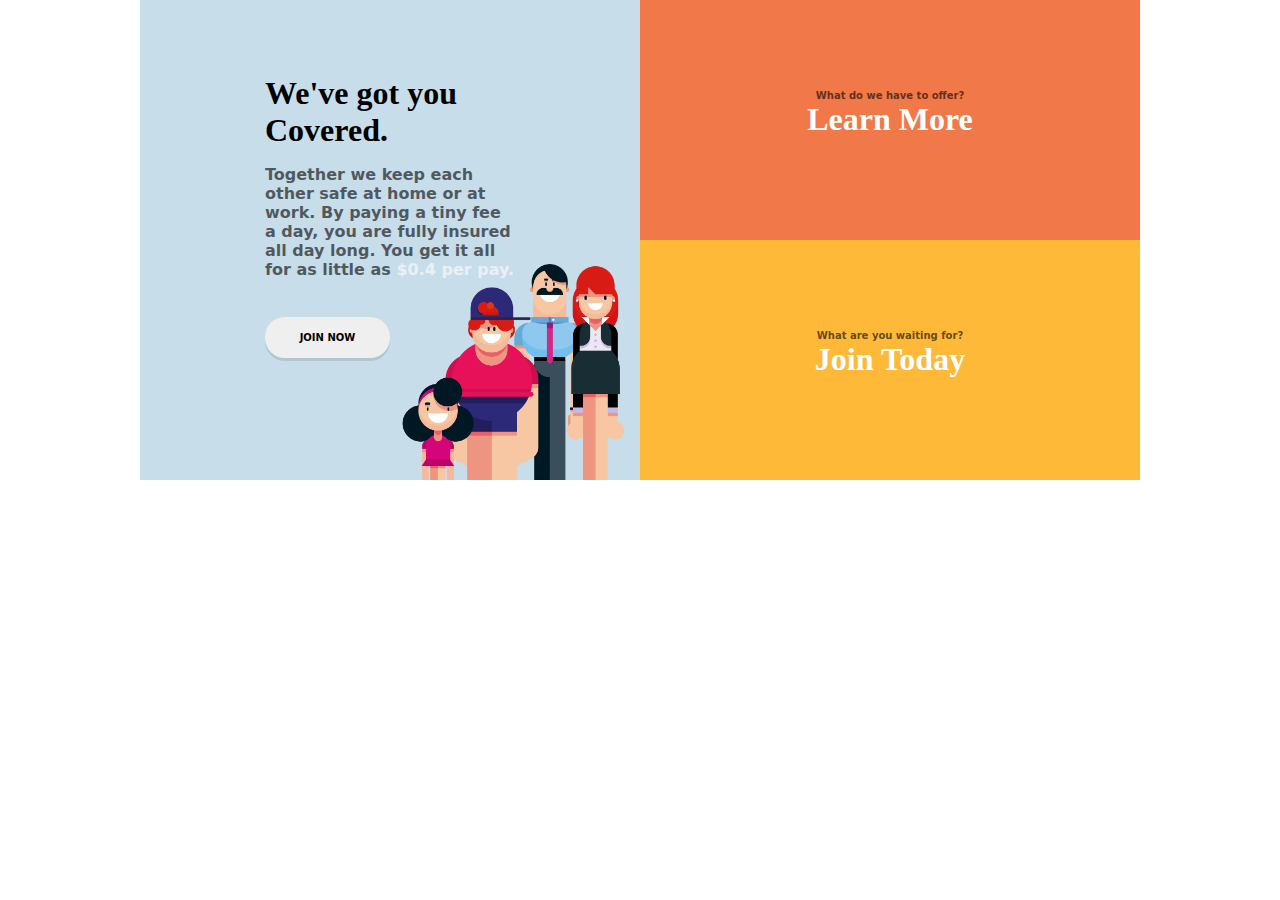
==== index.html @ 4fbb31c9 "dag 1" ====
<!DOCTYPE html>
<html lang="en">
<head>
    <meta charset="UTF-8">
    <meta http-equiv="X-UA-Compatible" content="IE=edge">
    <meta name="viewport" content="width=device-width, initial-scale=1.0">
    <link rel="stylesheet" href="css/styles.css">
    <title>Examination 1</title>
</head>

<body>
    <header class="header-block">
        <article class="header-block__blue">
            <div class="header-block__blue__flex">
                <h1 class="title--black">We've got you Covered.</h1>
                <p class="paragraph__small--black">Together we keep each other safe at home or at work. By paying a tiny fee a day, you are fully insured  all day long. You get it all for as little as <span class="paragraph__small--white">$0.4 per pay.</span></p>
                <button class="button__join">JOIN NOW</button>
            </div>
        </article>
        <article class="header-block__orange">
            <div class="header-block__orange__flex">
                <p class="paragraph__smaller--black">What do we have to offer?</p>
                <h1 class="title--white">Learn More</h1>
            </div>
        </article>
        <article class="header-block__yellow">
            <div class="header-block__yellow__flex">
                <p class="paragraph__smaller--black">What are you waiting for?</p>
                <h1 class="title--white">Join Today</h1>
            </div>
        </article>
    </header>
</body>
</html>
---- css/styles.css ----
* {
    box-sizing: border-box;
}

body {
    height: 100vh;
    width: 100vw;
    max-width: 1000px;
    margin: auto;
}

.header-block {
    display: grid;
    grid-template-areas: 'one one one two two two'
                        'one one one three three three';
    grid-template-columns: repeat(6, 1fr);
    grid-template-rows: 30rem, 1fr;

}

.header-block__blue {
    grid-area: one;
    background-color: #C7DDEA;
    background-image: url("../img/family.png");
    background-size: 45%;
    background-repeat: no-repeat;
    background-position: 95% 100%;
    height: 30rem;
}

.header-block__blue__flex {
    width: 50%;
    margin: auto;
    display: flex;
    flex-direction: column;
    justify-content: center;
    align-content: center;
}

.header-block__orange {
    grid-area: two;
    background: #F17949;
    display: flex;
    flex-direction: column;
    place-content: center;
}

.header-block__orange__flex {
    width: 50%;
    margin: auto;
    display: flex;
    flex-direction: column;
    place-content: center;
    text-align: center;
}


.header-block__yellow {
    grid-area: three;
    background: #FFB939;
    display: flex;
    flex-direction: column;
    place-content: center;
}

.header-block__yellow__flex {
    width: 50%;
    margin: auto;
    display: flex;
    flex-direction: column;
    place-content: center;
    text-align: center;
}

.title--black {
    margin-top: 30%;
    margin-bottom: 0%;
    font-size: xx-large;
}

.title--white {
    margin-top: 0%;
    color: white;
    font-size: xx-large;
}

.paragraph__small--black {
    font-family: system-ui, -apple-system, BlinkMacSystemFont, 'Segoe UI', Roboto, Oxygen, Ubuntu, Cantarell, 'Open Sans', 'Helvetica Neue', sans-serif;
    font-weight: bold;
    opacity: 60%;
    margin-bottom: 0%;
}

.paragraph__smaller--black {
    font-family: system-ui, -apple-system, BlinkMacSystemFont, 'Segoe UI', Roboto, Oxygen, Ubuntu, Cantarell, 'Open Sans', 'Helvetica Neue', sans-serif;
    font-weight: bold;
    opacity: 60%;
    margin-bottom: 0%;
    font-size: x-small;
}


.paragraph__small--white{
    color: white;
}

.button__join {
    font-family: system-ui, -apple-system, BlinkMacSystemFont, 'Segoe UI', Roboto, Oxygen, Ubuntu, Cantarell, 'Open Sans', 'Helvetica Neue', sans-serif;
    font-size: x-small;
    font-weight: bold;
    margin-top: 15%;
    width: 50%;
    border: none;
    padding: 15px;
    border-radius: 20px;
    box-shadow: 0px 3px rgba(0, 0, 0, 0.1);
}
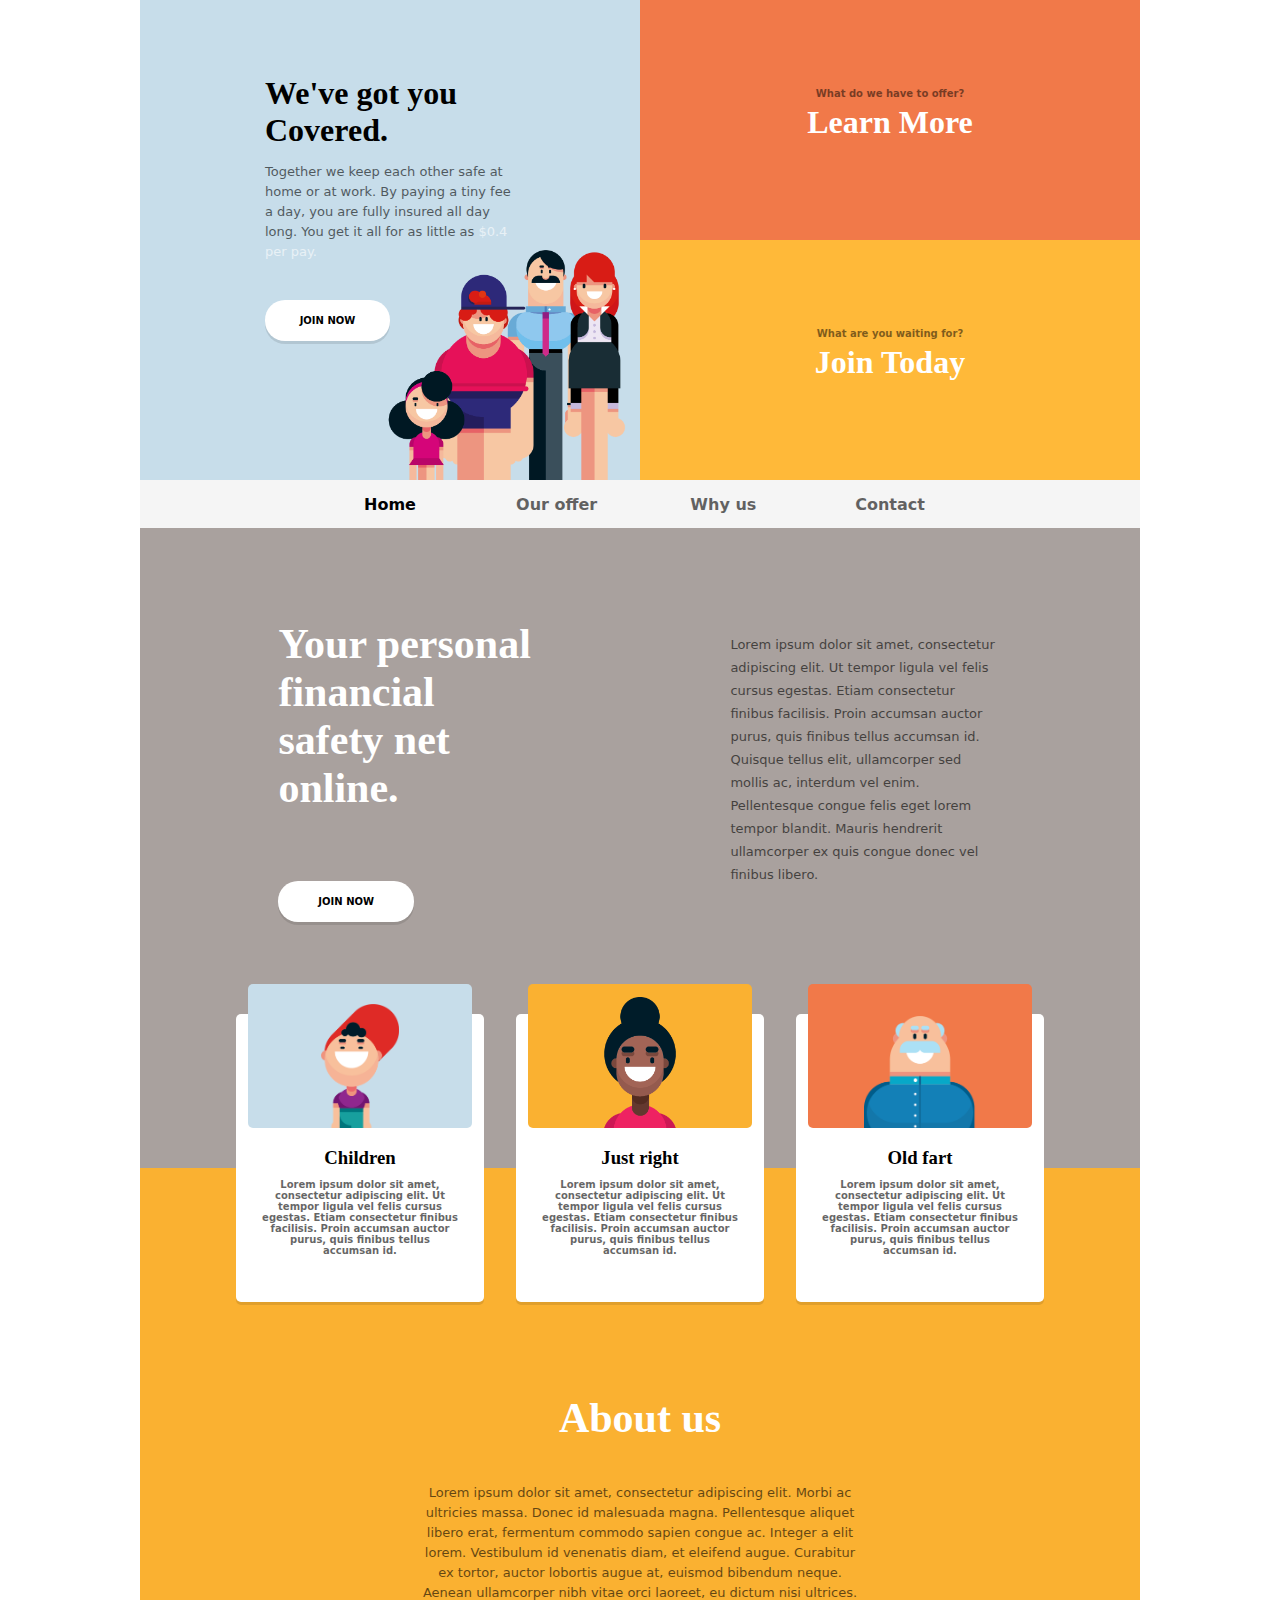
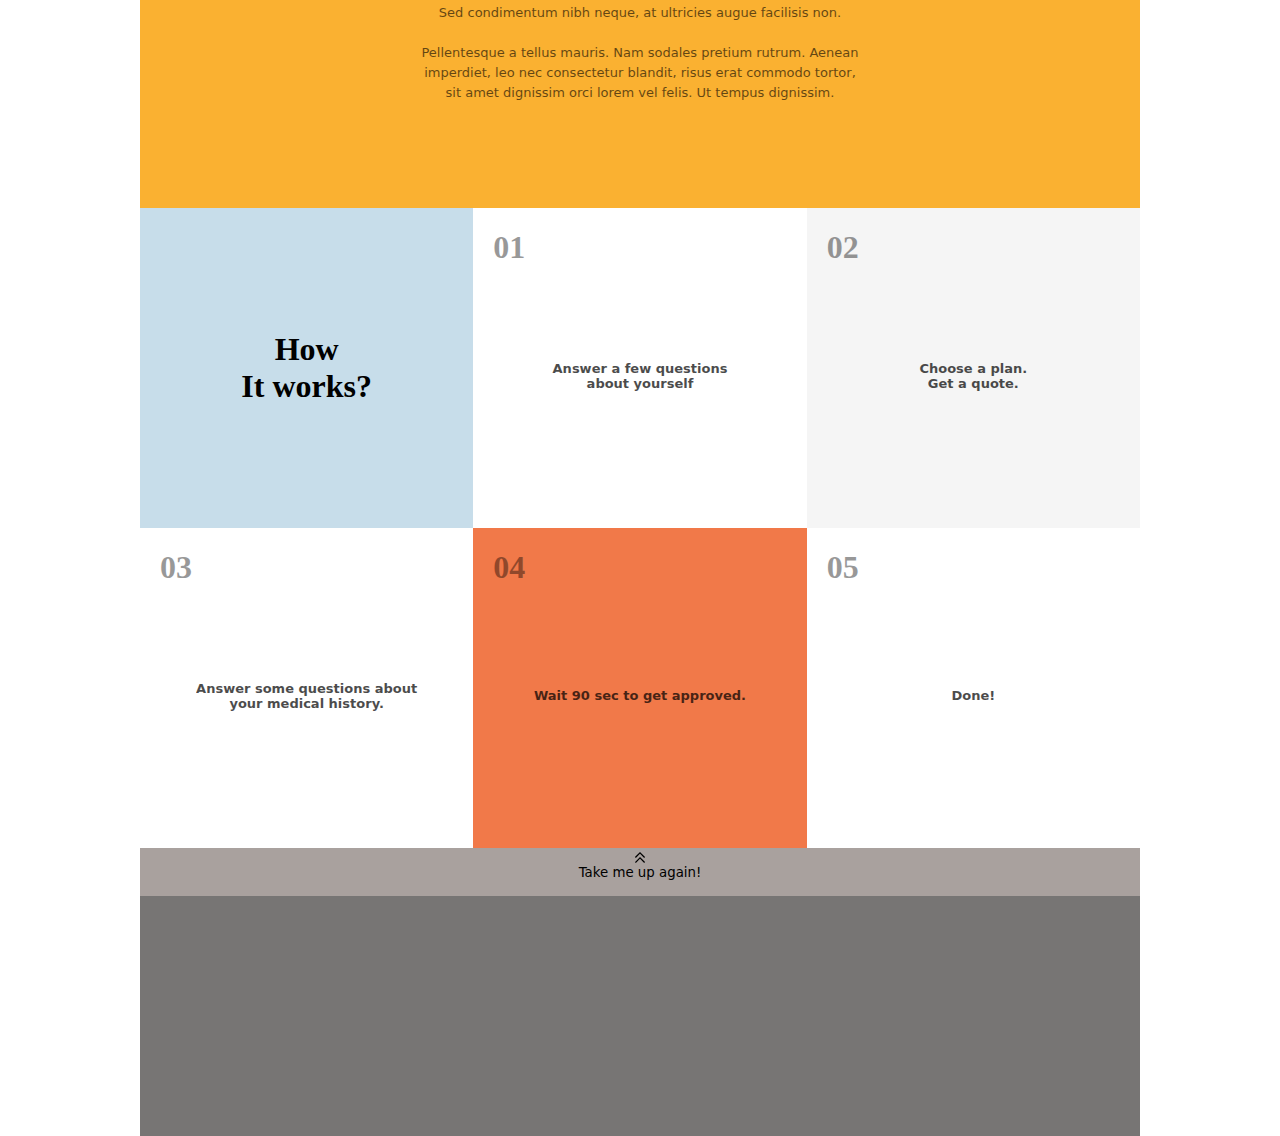
==== commit 6fc89b1b: "dag 2" ====
--- a/index.html
+++ b/index.html
@@ -9,26 +9,185 @@
 </head>
 
 <body>
-    <header class="header-block">
-        <article class="header-block__blue">
-            <div class="header-block__blue__flex">
-                <h1 class="title--black">We've got you Covered.</h1>
-                <p class="paragraph__small--black">Together we keep each other safe at home or at work. By paying a tiny fee a day, you are fully insured  all day long. You get it all for as little as <span class="paragraph__small--white">$0.4 per pay.</span></p>
+
+<!-- Header -->
+
+     <header class="header-block">
+
+         <article class="header-block__blue">
+
+             <div class="header-block__blue__flex">
+                 <h1 class="title--black">We've got you Covered.</h1>
+                 <p class="paragraph__small--black">
+                     Together we keep each other safe at home or at work. By paying a tiny fee a day, you are fully insured 
+                     all day long. You get it all for as little as 
+                     <span class="paragraph__small--white">$0.4 per pay.</span>
+                 </p>
                 <button class="button__join">JOIN NOW</button>
-            </div>
-        </article>
-        <article class="header-block__orange">
-            <div class="header-block__orange__flex">
-                <p class="paragraph__smaller--black">What do we have to offer?</p>
-                <h1 class="title--white">Learn More</h1>
-            </div>
-        </article>
-        <article class="header-block__yellow">
-            <div class="header-block__yellow__flex">
-                <p class="paragraph__smaller--black">What are you waiting for?</p>
-                <h1 class="title--white">Join Today</h1>
-            </div>
-        </article>
-    </header>
+             </div>
+
+          </article>
+
+          <article class="header-block__orange">
+
+             <p class="paragraph__smaller--black">What do we have to offer?</p>
+             <h1 class="title--white">Learn More</h1>
+
+         </article>
+
+         <article class="header-block__yellow">
+
+             <p class="paragraph__smaller--black">What are you waiting for?</p>
+            <h1 class="title--white">Join Today</h1>
+
+          </article>
+
+     </header>
+
+<!-- Header -->
+
+<!-- Menu -->
+
+     <nav class="menu">
+
+         <a class="menu__option one__one">Home</a>
+         <a class="menu__option two__one">Our offer</a>
+         <a class="menu__option three__one">Why us</a>
+         <a class="menu__option four__one" href="contact.html">Contact</a>
+
+     </nav>
+
+<!-- Menu -->
+
+<!-- Middle -->
+
+     <main class="main">
+
+         <section class="main__first">
+
+             <article class="main__first__first">
+                 <h1 class="main__first__big">Your personal financial safety net online.</h1>
+                 <button class="button__join">JOIN NOW</button>
+             </article>
+
+             <article class="main__first__second">
+                 <p class="main__first__small"> 
+                      Lorem ipsum dolor sit amet, consectetur adipiscing elit. Ut tempor ligula vel felis cursus egestas. 
+                     Etiam consectetur finibus facilisis. Proin accumsan auctor purus, quis finibus tellus accumsan id. 
+                     Quisque tellus elit, ullamcorper sed mollis ac, interdum vel enim. Pellentesque congue felis eget lorem 
+                     tempor blandit. Mauris hendrerit ullamcorper ex quis congue donec vel finibus libero.
+                 </p>
+             </article>
+
+         </section>
+
+         <section class="main__second">
+
+             <article class="main__second__card">
+                 <article class="main__second__card__box--one"></article>
+                 <h3 class="child">Children</h3>
+                 <p class="card__text">
+                     Lorem ipsum dolor sit amet, consectetur adipiscing elit. Ut tempor ligula vel felis cursus egestas. 
+                     Etiam consectetur finibus facilisis. Proin accumsan auctor purus, quis finibus tellus accumsan id.
+                 </p>
+             </article>
+
+             <article class="main__second__card">
+                 <article class="main__second__card__box--two"></article>
+                 <h3 class="adult">Just right</h3>
+                 <p class="card__text">
+                     Lorem ipsum dolor sit amet, consectetur adipiscing elit. Ut tempor ligula vel felis cursus egestas. 
+                     Etiam consectetur finibus facilisis. Proin accumsan auctor purus, quis finibus tellus accumsan id.
+                 </p>
+             </article>
+
+             <article class="main__second__card">
+                 <article class="main__second__card__box--three"></article>
+                 <h3 class="old">Old fart</h3>
+                 <p class="card__text">
+                     Lorem ipsum dolor sit amet, consectetur adipiscing elit. Ut tempor ligula vel felis cursus egestas. 
+                     Etiam consectetur finibus facilisis. Proin accumsan auctor purus, quis finibus tellus accumsan id.
+                 </p>
+            </article>
+
+         </section>
+
+         <section class=" main__third">
+
+             <h1 class="main__third__big"> About us </h1>
+             <p class="main__third__small">
+                 Lorem ipsum dolor sit amet, consectetur adipiscing elit. Morbi ac ultricies massa. 
+                 Donec id malesuada magna. Pellentesque aliquet libero erat, fermentum commodo sapien congue ac. 
+                 Integer a elit lorem. Vestibulum id venenatis diam, et eleifend augue. Curabitur ex tortor, auctor 
+                 lobortis augue at, euismod bibendum neque. Aenean ullamcorper nibh vitae orci laoreet, eu dictum 
+                 nisi ultrices. Sed condimentum nibh neque, at ultricies augue facilisis non. 
+                 <br>
+                 <br> 
+                 Pellentesque a tellus mauris. Nam sodales pretium rutrum. Aenean imperdiet, leo nec consectetur 
+                 blandit, risus erat commodo tortor, sit amet dignissim orci lorem vel felis. Ut tempus dignissim.
+             </p>
+
+         </section>
+
+     </main>
+
+<!-- Middle -->
+
+<!-- Boxes -->
+
+     <main class="boxes">
+
+         <article class="box boxes__zero">
+             <h1 class="question">How <br> It works?</h1>
+         </article>
+
+         <article class="box boxes__one">
+             <h1 class="boxes__number">01</h1>
+             <p class="boxes__answer"> Answer a few questions <br> about yourself</p>
+         </article>
+
+         <article class="box boxes__two">
+             <h1 class="boxes__number">02</h1>
+             <p class="boxes__answer"> Choose a plan. <br> Get a quote.</p>
+         </article>
+
+         <article class="box boxes__three">
+             <h1 class="boxes__number">03</h1>
+             <p class="boxes__answer"> Answer some questions about <br> your medical history.</p>
+         </article>
+
+         <article class="box boxes__four">
+             <h1 class="boxes__number">04</h1>
+             <p class="boxes__answer"> Wait 90 sec to get approved.</p>
+         </article>
+
+         <article class="box boxes__five">
+             <h1 class="boxes__number">05</h1>
+             <p class="boxes__answer"> Done!</p>
+         </article>
+
+
+     </main>
+
+<!-- Boxes -->
+
+<!-- Footer -->
+
+
+     <footer class="footer">
+
+         <p class="footer__text">Take me up again!</a>
+
+     </footer>
+        
+<!-- Footer -->
+
+ <!-- End -->
+
+     <section class="end"></section>
+
+<!-- End -->
+
+
 </body>
 </html>--- a/css/styles.css
+++ b/css/styles.css
@@ -7,69 +7,39 @@
     width: 100vw;
     max-width: 1000px;
     margin: auto;
-}
+
+}
+
+/* PAGE 1 */
+
+/* Header */
 
 .header-block {
     display: grid;
-    grid-template-areas: 'one one one two two two'
-                        'one one one three three three';
+    grid-template-areas: 
+    'one one one two two two'
+    'one one one three three three';
+
     grid-template-columns: repeat(6, 1fr);
-    grid-template-rows: 30rem, 1fr;
-
 }
 
 .header-block__blue {
     grid-area: one;
+
+    height: 30rem;
+    text-align: left;
+    margin: auto;
+
     background-color: #C7DDEA;
     background-image: url("../img/family.png");
-    background-size: 45%;
+    background-size: 48%;
     background-repeat: no-repeat;
     background-position: 95% 100%;
-    height: 30rem;
 }
 
 .header-block__blue__flex {
     width: 50%;
     margin: auto;
-    display: flex;
-    flex-direction: column;
-    justify-content: center;
-    align-content: center;
-}
-
-.header-block__orange {
-    grid-area: two;
-    background: #F17949;
-    display: flex;
-    flex-direction: column;
-    place-content: center;
-}
-
-.header-block__orange__flex {
-    width: 50%;
-    margin: auto;
-    display: flex;
-    flex-direction: column;
-    place-content: center;
-    text-align: center;
-}
-
-
-.header-block__yellow {
-    grid-area: three;
-    background: #FFB939;
-    display: flex;
-    flex-direction: column;
-    place-content: center;
-}
-
-.header-block__yellow__flex {
-    width: 50%;
-    margin: auto;
-    display: flex;
-    flex-direction: column;
-    place-content: center;
-    text-align: center;
 }
 
 .title--black {
@@ -78,27 +48,15 @@
     font-size: xx-large;
 }
 
-.title--white {
-    margin-top: 0%;
-    color: white;
-    font-size: xx-large;
-}
-
 .paragraph__small--black {
     font-family: system-ui, -apple-system, BlinkMacSystemFont, 'Segoe UI', Roboto, Oxygen, Ubuntu, Cantarell, 'Open Sans', 'Helvetica Neue', sans-serif;
-    font-weight: bold;
-    opacity: 60%;
+    font-weight: 500;
+    opacity: 60%;
+    font-size: 13px;
+    line-height: 20px;
+
     margin-bottom: 0%;
 }
-
-.paragraph__smaller--black {
-    font-family: system-ui, -apple-system, BlinkMacSystemFont, 'Segoe UI', Roboto, Oxygen, Ubuntu, Cantarell, 'Open Sans', 'Helvetica Neue', sans-serif;
-    font-weight: bold;
-    opacity: 60%;
-    margin-bottom: 0%;
-    font-size: x-small;
-}
-
 
 .paragraph__small--white{
     color: white;
@@ -114,4 +72,422 @@
     padding: 15px;
     border-radius: 20px;
     box-shadow: 0px 3px rgba(0, 0, 0, 0.1);
-}+    background: white;
+}
+
+
+
+.header-block__orange {
+    grid-area: two;
+    background: #F17949;
+
+    display: flex;
+    flex-direction: column;
+    justify-content: center;
+    align-items: center;
+
+    text-align: center;
+}
+
+.header-block__yellow {
+    grid-area: three;
+    background: #FFB939;
+
+    display: flex;
+    flex-direction: column;
+    justify-content: center;
+    align-items: center;
+
+    text-align: center;
+}
+
+.title--white {
+    margin-top: 0%;
+    color: white;
+    font-size: xx-large;
+}
+
+.paragraph__smaller--black {
+    font-family: system-ui, -apple-system, BlinkMacSystemFont, 'Segoe UI', Roboto, Oxygen, Ubuntu, Cantarell, 'Open Sans', 'Helvetica Neue', sans-serif;
+    font-weight: bold;
+    opacity: 50%;
+    margin-bottom: 1%;
+    font-size: x-small;
+}
+
+
+/* Header */
+
+/* Menu 1 */
+
+.menu {
+    display: grid;
+    grid-template-areas: 
+    ". home offer why contact .";
+    grid-template-columns: repeat(6, 1fr);
+
+    background: #f5f5f5;
+}
+
+.menu__option {
+    height: 3rem;
+
+    display: flex;
+    justify-content: center;
+    align-items: center;
+
+    font-family: system-ui, -apple-system, BlinkMacSystemFont, 'Segoe UI', Roboto, Oxygen, Ubuntu, Cantarell, 'Open Sans', 'Helvetica Neue', sans-serif;
+    font-weight: bold; 
+}
+
+.one__one {
+    grid-area: home;
+}
+
+.two__one {
+    grid-area: offer;
+    opacity: 60%;
+}
+
+.three__one {
+    grid-area: why;
+    opacity: 60%;
+}
+
+.four__one {
+    grid-area: contact;
+    opacity: 60%;
+}
+
+a:link {
+    text-decoration: none;
+    color: black;
+}
+
+a:hover {
+    color: black;
+    opacity: 100%;
+
+}
+
+
+/* Menu 1 */
+
+/* Main */
+
+.main {
+    height: 80rem;
+
+    background: linear-gradient(
+        to bottom,
+        #A9A19E 0%,
+        #A9A19E 50%,
+        #FAB131 50%,
+        #FAB131 100%);
+
+    display: flex;
+    flex-direction: column;
+    justify-content: space-evenly;
+}
+
+.main__first {
+    display: grid;
+    grid-template-columns: repeat(2, 1fr);
+
+    margin-right: 3rem;
+    margin-left: 3rem;
+}
+
+.main__first__first {
+    justify-self: center;
+    width: 60%;
+
+}
+
+.main__first__big {
+    font-size: 42px;
+    color: white;
+    margin-top: auto;
+}
+
+.main__first__second {
+    width: 60%;
+    font-family: system-ui, -apple-system, BlinkMacSystemFont, 'Segoe UI', Roboto, Oxygen, Ubuntu, Cantarell, 'Open Sans', 'Helvetica Neue', sans-serif;
+    line-height: 23px;
+    opacity: 60%;
+    font-weight: 500;
+    font-size: small;
+
+    place-self: center;
+
+    margin-bottom: auto;
+}
+
+/* Main - cards */
+
+.main__second {
+    width: 100%;
+    display: flex;
+    flex-direction: row;
+
+    gap: 2rem;
+    place-items: center;
+
+    padding-left: 6rem;
+    padding-right: 6rem;
+}
+
+.main__second__card {
+    background: white;
+    max-width: 28rem;
+    height: 18rem;
+
+    display: flex;
+    flex-direction: column;
+    justify-content: space-around;
+    align-items: center;
+
+    border-radius: 5px;
+
+    box-shadow: 0px 3px rgba(0, 0, 0, 0.1);
+}
+
+.main__second__card__box--one {
+    height: 9rem;
+    background: #C7DDEA;
+    width: 14rem;
+
+    margin-top: -30px;
+    border-radius: 5px;
+
+    background-image: url(../img/child.png);
+    background-size: 35%;
+    background-repeat: no-repeat;
+    background-position: 50% 20px;
+}
+
+
+.main__second__card__box--two {
+    height: 9rem;
+    background: #FAB131;
+    width: 14rem;
+
+    margin-top: -30px;
+    border-radius: 5px;
+
+    background-image: url(../img/adult.png);
+    background-size: 40%;
+    background-repeat: no-repeat;
+    background-position: 50% -5%;
+}
+
+.main__second__card__box--three {
+    height: 9rem;
+    background: #F17949;
+    width: 14rem;
+
+    margin-top: -30px;
+    border-radius: 5px;
+
+    background-image: url(../img/old.png);
+    background-size: 50%;
+    background-repeat: no-repeat;
+    background-position: 50% -20%;
+}
+
+.card__text {
+    width: 80%;
+    margin-bottom: auto;    
+
+    font-family: system-ui, -apple-system, BlinkMacSystemFont, 'Segoe UI', Roboto, Oxygen, Ubuntu, Cantarell, 'Open Sans', 'Helvetica Neue', sans-serif;
+    opacity: 60%;
+    font-size: x-small;
+    font-weight: 600;
+    text-align: center;
+}
+
+.child , .adult , .old {
+    margin-block-end: 0;
+}
+
+/* Main - cards */
+
+
+.main__third {
+    display: flex;
+    flex-direction: column;
+    place-items: center;
+
+    text-align: center;
+}
+
+.main__third__big {
+    font-size: 42px;
+    color: white;
+
+    margin-top: auto;
+}
+
+.main__third__small {
+    width: 28rem;
+
+    font-family: system-ui, -apple-system, BlinkMacSystemFont, 'Segoe UI', Roboto, Oxygen, Ubuntu, Cantarell, 'Open Sans', 'Helvetica Neue', sans-serif;
+    opacity: 60%;
+    font-size: small;
+    font-weight: 500;
+
+    line-height: 20px;
+}
+
+/* Main */
+
+
+/* Boxes */
+
+.boxes {
+    height: 40rem;
+    display: grid;
+    grid-template-areas: 
+    "box-zero box-zero box-one box-one box-two box-two"
+    "box-three box-three box-four box-four box-five box-five";
+
+    grid-template-columns: repeat(6, 1fr);
+}
+
+.boxes__zero {
+    grid-area: box-zero;
+    background: #C7DDEA;
+}
+
+.boxes__one {
+    grid-area: box-one;
+    background: white;
+}
+
+.boxes__two {
+    grid-area: box-two;
+    background: #f5f5f5;
+}
+
+.boxes__three {
+    grid-area: box-three;
+    background: white;
+}
+
+.boxes__four {
+    grid-area: box-four;
+    background: #F17949;
+}
+
+.boxes__five {
+    grid-area: box-five;
+    background: white;
+}
+
+.box {
+    display: flex;
+    flex-direction: column;
+}
+
+.question {
+    font-size: xx-large;
+    margin: auto;
+    text-align: center;
+}
+
+.boxes__answer {
+    margin: auto;
+    padding-bottom: 4rem;
+
+    font-family: system-ui, -apple-system, BlinkMacSystemFont, 'Segoe UI', Roboto, Oxygen, Ubuntu, Cantarell, 'Open Sans', 'Helvetica Neue', sans-serif;
+    text-align: center;
+    font-size: small;
+    font-weight: 600;
+    opacity: 70%;
+}
+
+.boxes__number {
+    opacity: 40%;
+    padding-left: 20px;
+
+    font-size: xx-large;
+}
+
+/* Boxes */
+
+
+/* Footer */
+
+.footer {
+    height: 3rem;
+    display: grid;
+    grid-template-areas: 
+    ". . footer footer . .";
+
+    grid-template-columns: repeat(6, 1fr);
+
+    background: #A9A19E;
+    text-align: center;
+
+    font-family: system-ui, -apple-system, BlinkMacSystemFont, 'Segoe UI', Roboto, Oxygen, Ubuntu, Cantarell, 'Open Sans', 'Helvetica Neue', sans-serif;
+    font-size: smaller;
+
+    background-image: url(../img/chevrons-up.svg);
+    background-size: 20px;
+    background-repeat: no-repeat;
+    background-position: 50% -1%;
+}
+
+.footer__text {
+    grid-area: footer;
+    align-self: center;
+}
+
+/* Footer */
+
+/* End */
+
+.end {
+    height: 15rem;
+    background: #777574
+}
+
+/* End */
+
+/* PAGE 1 */
+
+
+/* PAGE 2 */
+
+/* Header */
+
+
+
+/* Header */
+
+/* Menu 2 */
+
+
+
+/* Menu 2 */
+
+/* Message */
+
+
+
+/* Message */
+
+/* Map */
+
+
+
+
+/* Map */
+
+/* End */
+
+
+
+/* End */
+
+/* PAGE 2 */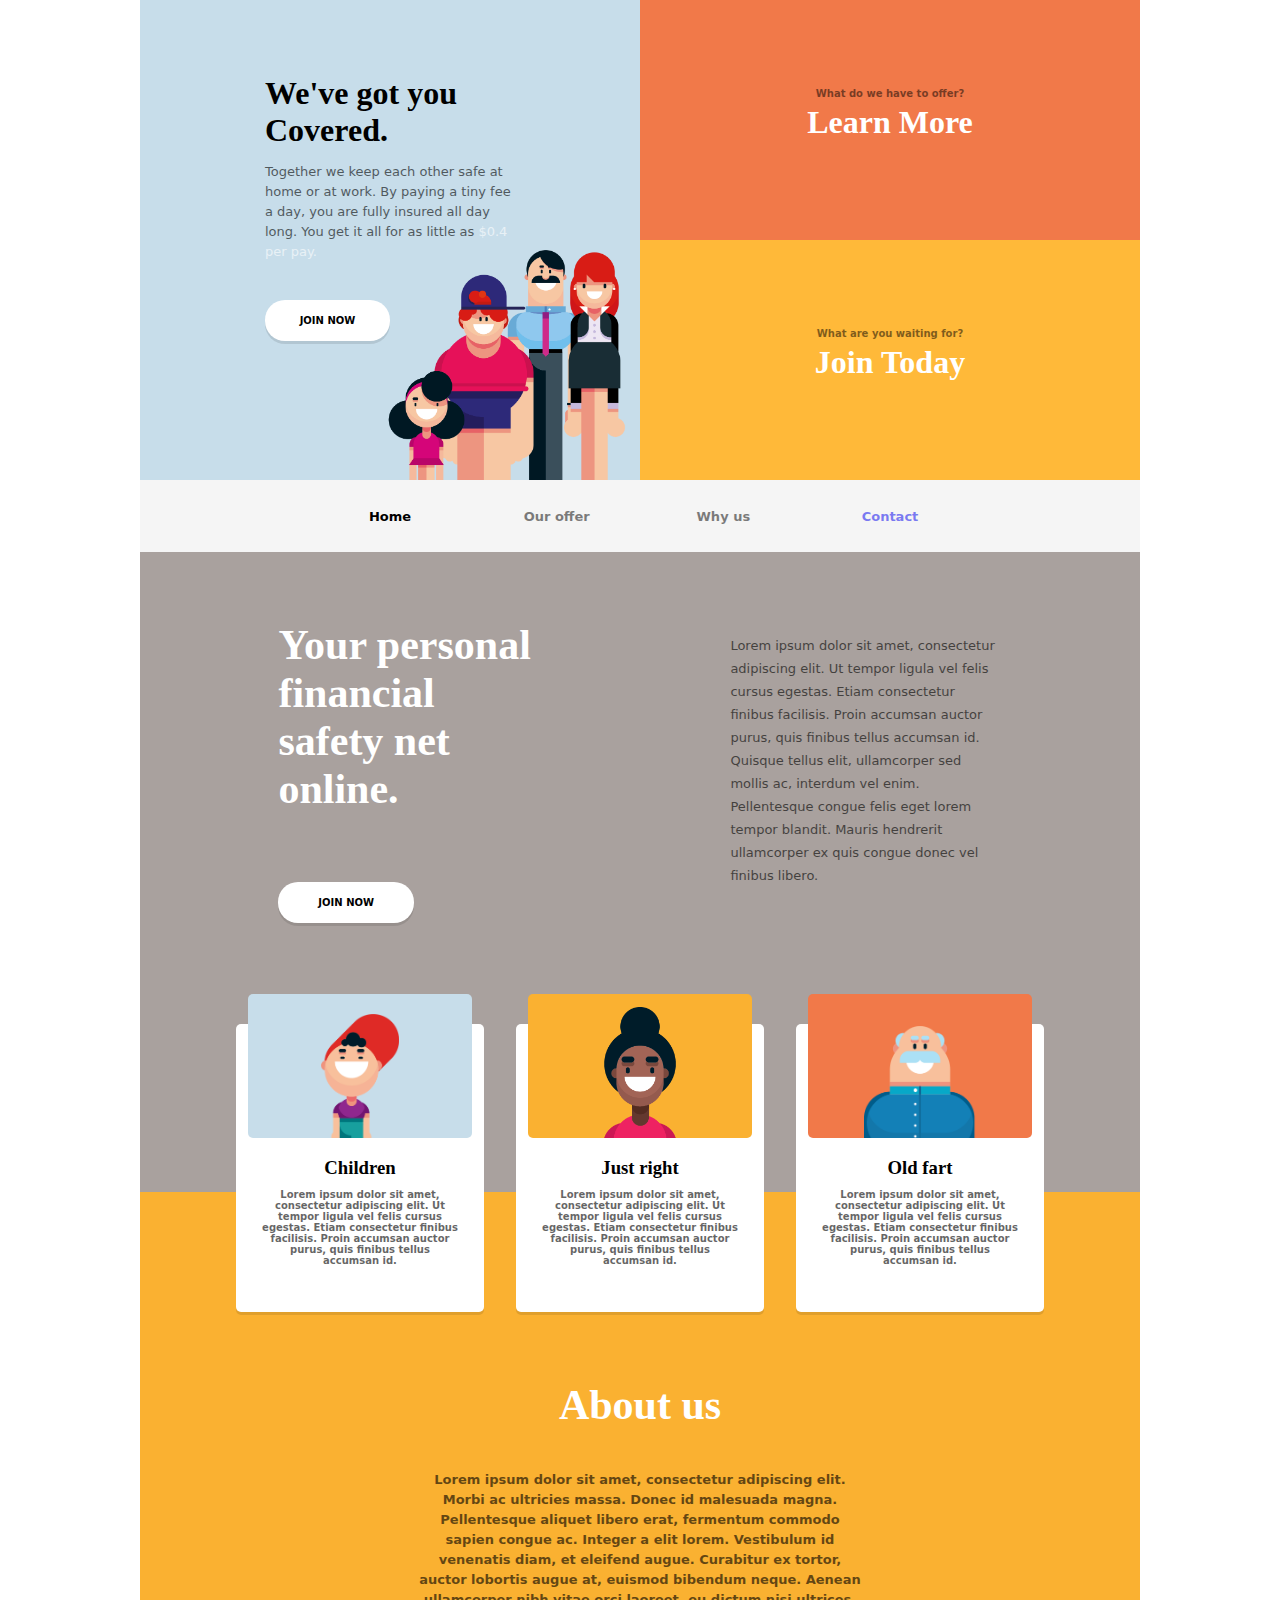
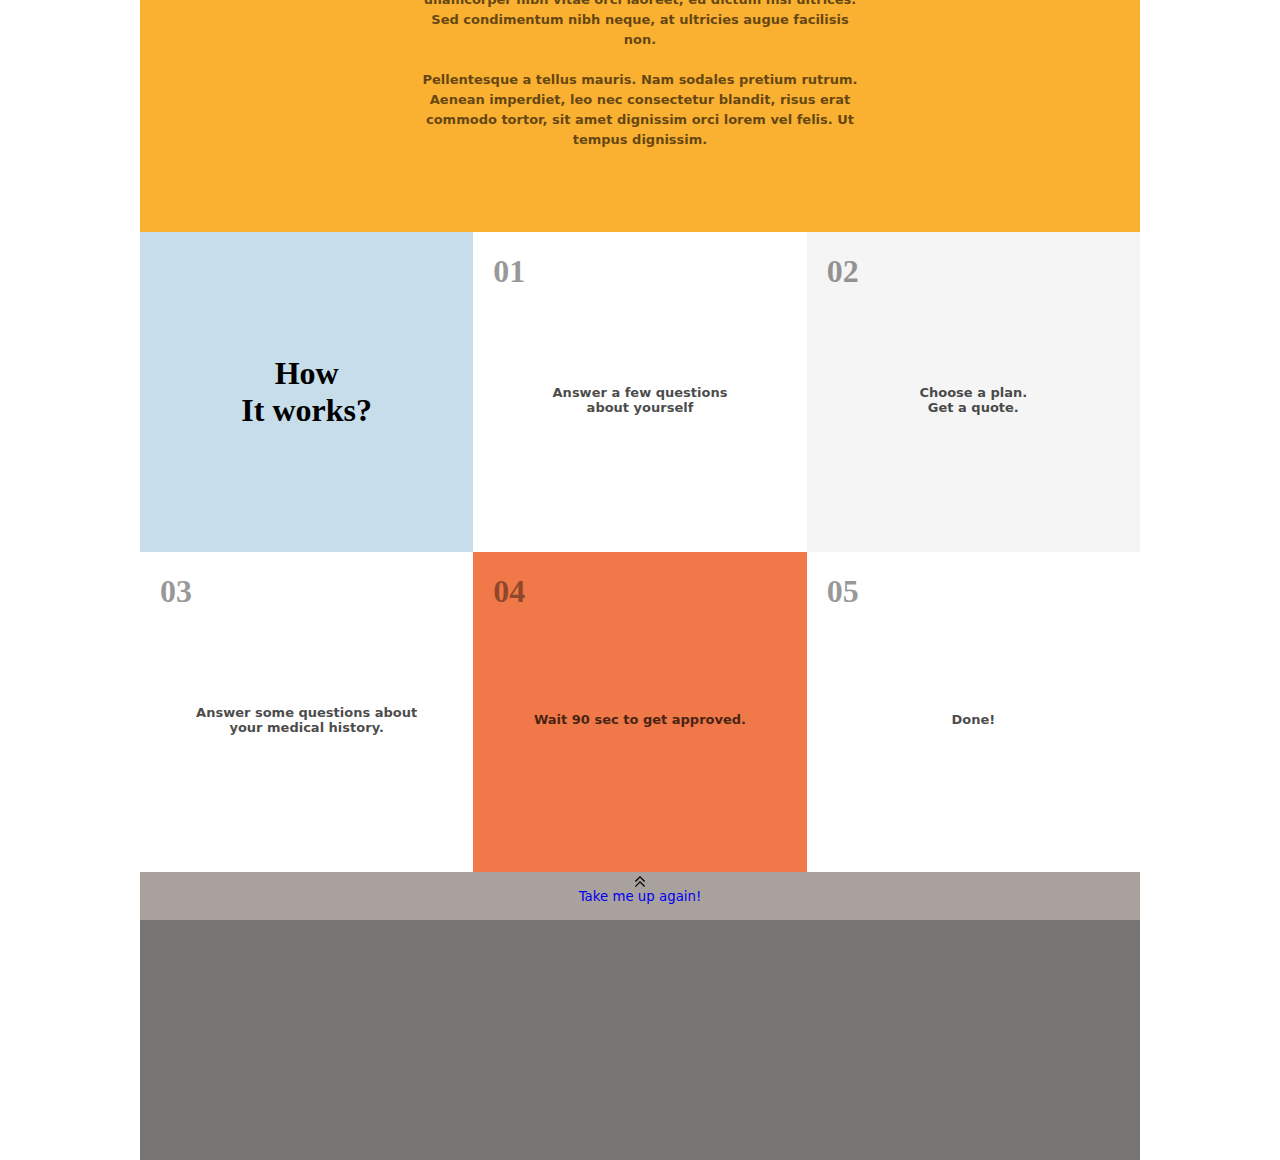
==== commit 887b2e67: "dag 3" ====
--- a/index.html
+++ b/index.html
@@ -12,33 +12,33 @@
 
 <!-- Header -->
 
-     <header class="header-block">
+     <header class="header__block">
 
-         <article class="header-block__blue">
+         <article class="header__block__blue">
 
-             <div class="header-block__blue__flex">
-                 <h1 class="title--black">We've got you Covered.</h1>
-                 <p class="paragraph__small--black">
+             <div class="header__block__blue__flex">
+                 <h1 class="header__title__black">We've got you Covered.</h1>
+                 <p class="header__paragraph__small--black">
                      Together we keep each other safe at home or at work. By paying a tiny fee a day, you are fully insured 
                      all day long. You get it all for as little as 
-                     <span class="paragraph__small--white">$0.4 per pay.</span>
+                     <span class="header__paragraph__small--white">$0.4 per pay.</span>
                  </p>
                 <button class="button__join">JOIN NOW</button>
              </div>
 
           </article>
 
-          <article class="header-block__orange">
+          <article class="header__block__orange">
 
-             <p class="paragraph__smaller--black">What do we have to offer?</p>
-             <h1 class="title--white">Learn More</h1>
+             <p class="header__paragraph__smaller--black">What do we have to offer?</p>
+             <h1 class="header__title__white">Learn More</h1>
 
          </article>
 
-         <article class="header-block__yellow">
+         <article class="header__block__yellow">
 
-             <p class="paragraph__smaller--black">What are you waiting for?</p>
-            <h1 class="title--white">Join Today</h1>
+             <p class="header__paragraph__smaller--black">What are you waiting for?</p>
+            <h1 class="header__title__white">Join Today</h1>
 
           </article>
 
@@ -53,7 +53,7 @@
          <a class="menu__option one__one">Home</a>
          <a class="menu__option two__one">Our offer</a>
          <a class="menu__option three__one">Why us</a>
-         <a class="menu__option four__one" href="contact.html">Contact</a>
+         <a class="menu__option four__one four__two" href="contact.html">Contact</a>
 
      </nav>
 
@@ -176,7 +176,7 @@
 
      <footer class="footer">
 
-         <p class="footer__text">Take me up again!</a>
+         <a href="index.html" class="footer__text">Take me up again!</a>
 
      </footer>
         
--- a/css/styles.css
+++ b/css/styles.css
@@ -14,7 +14,7 @@
 
 /* Header */
 
-.header-block {
+.header__block {
     display: grid;
     grid-template-areas: 
     'one one one two two two'
@@ -23,7 +23,7 @@
     grid-template-columns: repeat(6, 1fr);
 }
 
-.header-block__blue {
+.header__block__blue {
     grid-area: one;
 
     height: 30rem;
@@ -37,18 +37,18 @@
     background-position: 95% 100%;
 }
 
-.header-block__blue__flex {
+.header__block__blue__flex {
     width: 50%;
     margin: auto;
 }
 
-.title--black {
+.header__title__black {
     margin-top: 30%;
     margin-bottom: 0%;
     font-size: xx-large;
 }
 
-.paragraph__small--black {
+.header__paragraph__small--black {
     font-family: system-ui, -apple-system, BlinkMacSystemFont, 'Segoe UI', Roboto, Oxygen, Ubuntu, Cantarell, 'Open Sans', 'Helvetica Neue', sans-serif;
     font-weight: 500;
     opacity: 60%;
@@ -58,7 +58,7 @@
     margin-bottom: 0%;
 }
 
-.paragraph__small--white{
+.header__paragraph__small--white{
     color: white;
 }
 
@@ -77,7 +77,7 @@
 
 
 
-.header-block__orange {
+.header__block__orange {
     grid-area: two;
     background: #F17949;
 
@@ -89,7 +89,7 @@
     text-align: center;
 }
 
-.header-block__yellow {
+.header__block__yellow {
     grid-area: three;
     background: #FFB939;
 
@@ -101,13 +101,13 @@
     text-align: center;
 }
 
-.title--white {
+.header__title__white {
     margin-top: 0%;
     color: white;
     font-size: xx-large;
 }
 
-.paragraph__smaller--black {
+.header__paragraph__smaller--black {
     font-family: system-ui, -apple-system, BlinkMacSystemFont, 'Segoe UI', Roboto, Oxygen, Ubuntu, Cantarell, 'Open Sans', 'Helvetica Neue', sans-serif;
     font-weight: bold;
     opacity: 50%;
@@ -130,7 +130,7 @@
 }
 
 .menu__option {
-    height: 3rem;
+    height: 4.5rem;
 
     display: flex;
     justify-content: center;
@@ -138,6 +138,8 @@
 
     font-family: system-ui, -apple-system, BlinkMacSystemFont, 'Segoe UI', Roboto, Oxygen, Ubuntu, Cantarell, 'Open Sans', 'Helvetica Neue', sans-serif;
     font-weight: bold; 
+
+    font-size: small;
 }
 
 .one__one {
@@ -146,30 +148,31 @@
 
 .two__one {
     grid-area: offer;
-    opacity: 60%;
+    opacity: 50%;
 }
 
 .three__one {
     grid-area: why;
-    opacity: 60%;
+    opacity: 50%;
 }
 
 .four__one {
     grid-area: contact;
-    opacity: 60%;
+    opacity: 50%;
 }
 
 a:link {
     text-decoration: none;
-    color: black;
+}
+
+a:visited {
+    color: inherit;
 }
 
 a:hover {
-    color: black;
+    color:#000;
     opacity: 100%;
-
-}
-
+}
 
 /* Menu 1 */
 
@@ -196,12 +199,12 @@
 
     margin-right: 3rem;
     margin-left: 3rem;
+    margin-bottom: 2rem;
 }
 
 .main__first__first {
     justify-self: center;
     width: 60%;
-
 }
 
 .main__first__big {
@@ -219,7 +222,6 @@
     font-size: small;
 
     place-self: center;
-
     margin-bottom: auto;
 }
 
@@ -248,7 +250,6 @@
     align-items: center;
 
     border-radius: 5px;
-
     box-shadow: 0px 3px rgba(0, 0, 0, 0.1);
 }
 
@@ -256,7 +257,6 @@
     height: 9rem;
     background: #C7DDEA;
     width: 14rem;
-
     margin-top: -30px;
     border-radius: 5px;
 
@@ -271,7 +271,6 @@
     height: 9rem;
     background: #FAB131;
     width: 14rem;
-
     margin-top: -30px;
     border-radius: 5px;
 
@@ -285,7 +284,6 @@
     height: 9rem;
     background: #F17949;
     width: 14rem;
-
     margin-top: -30px;
     border-radius: 5px;
 
@@ -334,8 +332,7 @@
     font-family: system-ui, -apple-system, BlinkMacSystemFont, 'Segoe UI', Roboto, Oxygen, Ubuntu, Cantarell, 'Open Sans', 'Helvetica Neue', sans-serif;
     opacity: 60%;
     font-size: small;
-    font-weight: 500;
-
+    font-weight: 600;
     line-height: 20px;
 }
 
@@ -423,14 +420,9 @@
     display: grid;
     grid-template-areas: 
     ". . footer footer . .";
-
     grid-template-columns: repeat(6, 1fr);
 
     background: #A9A19E;
-    text-align: center;
-
-    font-family: system-ui, -apple-system, BlinkMacSystemFont, 'Segoe UI', Roboto, Oxygen, Ubuntu, Cantarell, 'Open Sans', 'Helvetica Neue', sans-serif;
-    font-size: smaller;
 
     background-image: url(../img/chevrons-up.svg);
     background-size: 20px;
@@ -441,6 +433,10 @@
 .footer__text {
     grid-area: footer;
     align-self: center;
+
+    text-align: center;
+    font-family: system-ui, -apple-system, BlinkMacSystemFont, 'Segoe UI', Roboto, Oxygen, Ubuntu, Cantarell, 'Open Sans', 'Helvetica Neue', sans-serif;
+    font-size: smaller;
 }
 
 /* Footer */
@@ -461,33 +457,179 @@
 
 /* Header */
 
-
+.header__contact__blue {
+    height: 20rem;
+    display: flex;
+    flex-direction: column;    
+
+    background: #C7DDEA;
+    background-image: url(../img/man-and-child.png);
+    background-repeat: no-repeat;
+    background-position: 90% 120%;
+    background-size: 10.5rem;
+}
+
+.header__contact__title {
+    font-size: 45px;
+    margin: auto;
+}
 
 /* Header */
 
 /* Menu 2 */
 
-
+.menu__contacts{
+    background: white;
+}
+
+.menu__contacts .four__one{
+    opacity: 100%;
+}
+
+.menu__contacts .one__one{
+    opacity: 50%;
+}
 
 /* Menu 2 */
 
 /* Message */
 
-
+.main__message {
+    padding-left: 3rem;
+    padding-right: 3rem;
+    height: 35rem;
+    background-color: #A9A19E;
+
+    display: grid;
+    grid-template-areas:  
+    "contacts contacts contacts form form form";
+    grid-template-columns: repeat(6, 1fr);
+    
+}
+
+.main__contact__title {
+    grid-area: contacts;
+    width: 80%;
+    margin-top: 5rem;    
+    justify-self: center;    
+
+    font-size: 35px;
+    color: white;
+
+    line-height: 50px;
+}
+
+.main__contact__form {
+    grid-area: form;
+    width: 22rem;
+    padding-left: 2rem;
+
+    display: flex;
+    flex-direction: column;
+    justify-content: center;
+} 
+
+
+.main__contact__text {
+    font-family: system-ui, -apple-system, BlinkMacSystemFont, 'Segoe UI', Roboto, Oxygen, Ubuntu, Cantarell, 'Open Sans', 'Helvetica Neue', sans-serif;
+    font-size: small;
+    font-weight: 600;
+    color: white;
+
+    opacity: 90%;
+
+    margin-bottom: 0.5rem;
+    margin-top: 2rem;
+}
+
+.main__contact__email-form{
+   height: 2rem;
+   border: none;
+   border-radius: 2px;
+}
+
+.main__contact__message-form{
+    height: 9rem;
+    border: none;
+    border-radius: 2px;
+}
+
+::placeholder {
+    font-family: system-ui, -apple-system, BlinkMacSystemFont, 'Segoe UI', Roboto, Oxygen, Ubuntu, Cantarell, 'Open Sans', 'Helvetica Neue', sans-serif;
+    font-weight: 400;
+    color: black;
+    font-size: small;
+
+    padding-left: 1rem;
+    padding-top: 0.5rem;
+}
+
+
+.main__contact__send-button{
+    margin-top: 3rem;
+    width: 50%;    
+    border: none;
+    padding: 15px;
+    border-radius: 50px;
+    align-self: flex-end;
+
+    font-family: system-ui, -apple-system, BlinkMacSystemFont, 'Segoe UI', Roboto, Oxygen, Ubuntu, Cantarell, 'Open Sans', 'Helvetica Neue', sans-serif;
+    font-size: x-small;
+    font-weight: bold;
+
+    box-shadow: 0px 3px rgba(0, 0, 0, 0.1);
+    background: white;
+}
 
 /* Message */
 
 /* Map */
 
-
-
+.map-background-box {
+    background-image: url(../img/map-contact.png);
+    height: 25rem;
+    display: flex;
+    flex-direction: row;
+    align-items: center;
+}
+
+.map-adress-box {
+    background: #FAB131 ;
+    width: 20rem;
+    height: 13rem;
+    display: flex;
+    flex-direction: column;
+
+    color: white;
+
+    margin-bottom: 7rem;
+    margin-left: 5rem;
+}
+
+.map-adress-box-header{
+    font-size: 45px;
+
+    align-self: center;
+    margin-top: 1rem;
+    margin-bottom: 0;
+}
+
+.map-adress-box-adress {
+    font-family: system-ui, -apple-system, BlinkMacSystemFont, 'Segoe UI', Roboto, Oxygen, Ubuntu, Cantarell, 'Open Sans', 'Helvetica Neue', sans-serif;
+    font-size: 14px;
+    font-weight: 400;
+    line-height: 24px;
+
+    margin-top: 3px;
+    margin-left: 1.7rem;
+    margin-right: auto;
+}
+
+.map-arrow {
+    margin: 4rem;
+    margin-top: 5rem;
+}
 
 /* Map */
 
-/* End */
-
-
-
-/* End */
-
 /* PAGE 2 */